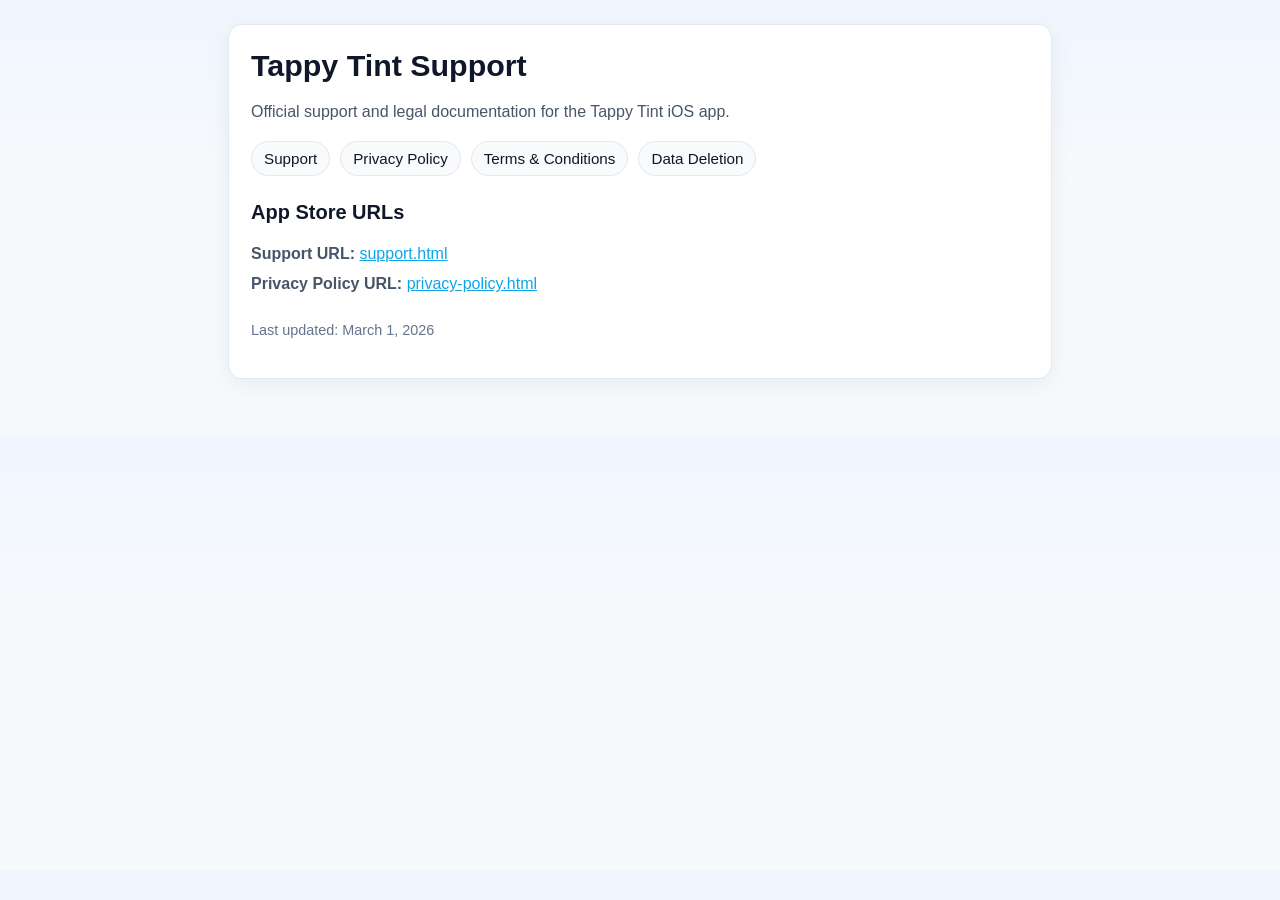
==== index.html @ f5965a6a "Create Apple-ready support and privacy docs site" ====
<!doctype html>
<html lang="en">
<head>
  <meta charset="utf-8" />
  <meta name="viewport" content="width=device-width, initial-scale=1" />
  <title>Tappy Tint Support</title>
  <link rel="stylesheet" href="styles.css" />
</head>
<body>
  <main class="container">
    <section class="card">
      <h1>Tappy Tint Support</h1>
      <p>Official support and legal documentation for the Tappy Tint iOS app.</p>

      <nav class="nav">
        <a href="support.html">Support</a>
        <a href="privacy-policy.html">Privacy Policy</a>
        <a href="terms-and-conditions.html">Terms & Conditions</a>
        <a href="data-deletion.html">Data Deletion</a>
      </nav>

      <h2>App Store URLs</h2>
      <ul class="kv">
        <li><strong>Support URL:</strong> <a href="support.html">support.html</a></li>
        <li><strong>Privacy Policy URL:</strong> <a href="privacy-policy.html">privacy-policy.html</a></li>
      </ul>

      <p class="footer">Last updated: March 1, 2026</p>
    </section>
  </main>
</body>
</html>
---- styles.css ----
:root {
  --bg: #f7fafc;
  --card: #ffffff;
  --text: #0f172a;
  --muted: #475569;
  --accent: #0ea5e9;
  --border: #e2e8f0;
}

* {
  box-sizing: border-box;
}

body {
  margin: 0;
  font-family: -apple-system, BlinkMacSystemFont, "Segoe UI", Roboto, Helvetica, Arial, sans-serif;
  color: var(--text);
  background: linear-gradient(180deg, #eff6ff 0%, var(--bg) 45%);
}

.container {
  max-width: 860px;
  margin: 0 auto;
  padding: 24px 18px 56px;
}

.card {
  background: var(--card);
  border: 1px solid var(--border);
  border-radius: 14px;
  padding: 22px;
  box-shadow: 0 6px 24px rgba(15, 23, 42, 0.06);
}

h1, h2, h3 {
  line-height: 1.2;
  margin-top: 0;
}

h1 {
  font-size: 1.9rem;
  margin-bottom: 10px;
}

h2 {
  margin-top: 24px;
  font-size: 1.25rem;
}

p, li {
  color: var(--muted);
  line-height: 1.6;
}

a {
  color: var(--accent);
}

.nav {
  display: flex;
  flex-wrap: wrap;
  gap: 10px;
  margin: 12px 0 18px;
}

.nav a {
  text-decoration: none;
  border: 1px solid var(--border);
  background: #f8fafc;
  border-radius: 999px;
  padding: 8px 12px;
  color: #0f172a;
  font-size: 0.95rem;
}

.kv {
  margin: 10px 0;
  padding: 0;
  list-style: none;
}

.kv li {
  margin: 5px 0;
}

.footer {
  margin-top: 22px;
  font-size: 0.9rem;
  color: #64748b;
}
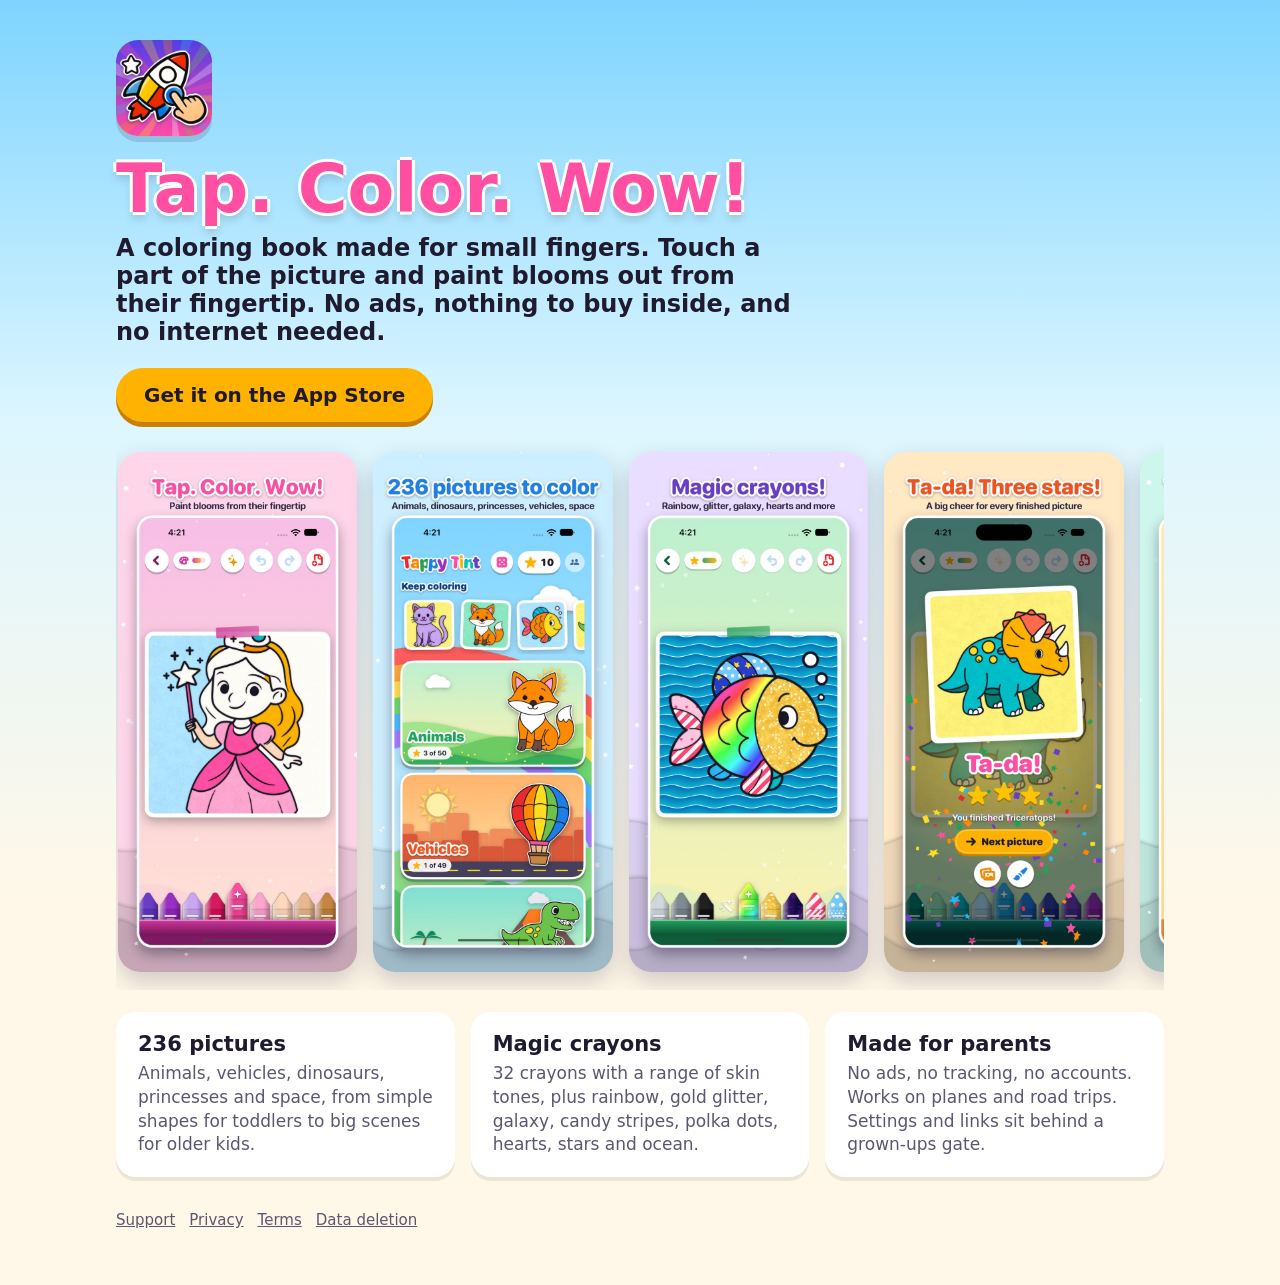
==== commit 281af60c: "Add a landing page for the 2.0 listing The docs index moves to docs.html. The privacy policy now say" ====
--- a/index.html
+++ b/index.html
@@ -1,32 +1,64 @@
 <!doctype html>
 <html lang="en">
 <head>
-  <meta charset="utf-8" />
-  <meta name="viewport" content="width=device-width, initial-scale=1" />
-  <title>Tappy Tint Support</title>
-  <link rel="stylesheet" href="styles.css" />
+  <meta charset="utf-8">
+  <meta name="viewport" content="width=device-width, initial-scale=1">
+  <title>Tappy Tint: a coloring book for small fingers</title>
+  <meta name="description" content="Tap, and color blooms across the page. 236 pictures, 32 crayons and 8 magic fills for iPhone and iPad. No ads, no in-app purchases, works offline.">
+  <meta property="og:title" content="Tappy Tint: Kids Coloring Book">
+  <meta property="og:description" content="236 tap-to-color pictures with magic crayons. No ads, no in-app purchases, works offline.">
+  <meta property="og:image" content="https://dimab0.github.io/TappyTint-support/img/share.jpg">
+  <meta name="twitter:card" content="summary_large_image">
+  <meta name="apple-itunes-app" content="app-id=6759538560">
+  <link rel="icon" href="img/icon.png">
+  <style>
+    :root { --ink:#1f1a2e; --soft:#5d5670; --sky:#cdefff; --pink:#ff4fa3; --gold:#ffb300; --lip:#c97f00; }
+    * { box-sizing:border-box; }
+    body { margin:0; font-family:ui-rounded,"SF Pro Rounded",system-ui,-apple-system,sans-serif; color:var(--ink);
+           background:linear-gradient(#7ed4ff,#ddf6ff 420px,#fff8e8 900px); }
+    main { max-width:1080px; margin:0 auto; padding:40px 16px 56px; }
+    .top { display:flex; align-items:center; gap:18px; flex-wrap:wrap; }
+    .top img { width:96px; height:96px; border-radius:22px; box-shadow:0 6px 0 rgba(0,0,0,.12); }
+    h1 { font-size:clamp(38px,7vw,68px); font-weight:900; margin:18px 0 6px; line-height:1.03; color:var(--pink);
+         -webkit-text-stroke:0; text-shadow:0 3px 0 #fff, 3px 0 0 #fff, -3px 0 0 #fff, 0 -3px 0 #fff, 0 6px 10px rgba(0,0,0,.18); }
+    .lede { font-size:clamp(19px,3vw,24px); max-width:680px; font-weight:600; margin:10px 0 22px; }
+    .btn { display:inline-block; background:var(--gold); color:var(--ink); font-weight:900; font-size:20px; padding:15px 28px;
+           border-radius:999px; text-decoration:none; box-shadow:0 5px 0 var(--lip); }
+    .btn:active { transform:translateY(3px); box-shadow:0 2px 0 var(--lip); }
+    .shots { display:flex; gap:16px; overflow-x:auto; padding:30px 2px 18px; scroll-snap-type:x mandatory; }
+    .shots img { height:520px; max-width:80vw; width:auto; border-radius:22px; box-shadow:0 10px 24px rgba(30,20,60,.2); scroll-snap-align:center; flex:none; }
+    .cards { display:grid; grid-template-columns:repeat(auto-fit,minmax(240px,1fr)); gap:16px; margin-top:22px; }
+    .card { background:#fff; border-radius:20px; padding:20px 22px; box-shadow:0 4px 0 rgba(0,0,0,.08); }
+    .card h2 { font-size:21px; margin:0 0 6px; font-weight:900; }
+    .card p { margin:0; color:var(--soft); font-size:17px; line-height:1.4; }
+    footer { margin-top:34px; color:var(--soft); font-size:15px; }
+    footer a { color:inherit; margin-right:14px; }
+    @media (max-width:520px) { .shots img { height:440px; } }
+  </style>
 </head>
 <body>
-  <main class="container">
-    <section class="card">
-      <h1>Tappy Tint Support</h1>
-      <p>Official support and legal documentation for the Tappy Tint iOS app.</p>
-
-      <nav class="nav">
-        <a href="support.html">Support</a>
-        <a href="privacy-policy.html">Privacy Policy</a>
-        <a href="terms-and-conditions.html">Terms & Conditions</a>
-        <a href="data-deletion.html">Data Deletion</a>
-      </nav>
-
-      <h2>App Store URLs</h2>
-      <ul class="kv">
-        <li><strong>Support URL:</strong> <a href="support.html">support.html</a></li>
-        <li><strong>Privacy Policy URL:</strong> <a href="privacy-policy.html">privacy-policy.html</a></li>
-      </ul>
-
-      <p class="footer">Last updated: March 1, 2026</p>
-    </section>
-  </main>
+<main>
+  <div class="top"><img src="img/icon.png" alt="Tappy Tint icon" width="96" height="96"></div>
+  <h1>Tap. Color. Wow!</h1>
+  <p class="lede">A coloring book made for small fingers. Touch a part of the picture and paint blooms out from their fingertip. No ads, nothing to buy inside, and no internet needed.</p>
+  <a class="btn" href="https://apps.apple.com/app/id6759538560">Get it on the App Store</a>
+  <div class="shots">
+    <img src="img/01-color.jpg" alt="A princess being colored in pink" loading="lazy">
+    <img src="img/02-worlds.jpg" alt="Five paper worlds of pictures" loading="lazy">
+    <img src="img/03-magic.jpg" alt="A fish filled with rainbow, glitter and ocean waves" loading="lazy">
+    <img src="img/04-tada.jpg" alt="A finished triceratops with three stars" loading="lazy">
+    <img src="img/05-wall.jpg" alt="The Art Wall of finished pictures" loading="lazy">
+    <img src="img/06-pictures.jpg" alt="Dinosaur pictures from easy to detailed" loading="lazy">
+    <img src="img/07-grownups.jpg" alt="The grown-ups area" loading="lazy">
+  </div>
+  <div class="cards">
+    <div class="card"><h2>236 pictures</h2><p>Animals, vehicles, dinosaurs, princesses and space, from simple shapes for toddlers to big scenes for older kids.</p></div>
+    <div class="card"><h2>Magic crayons</h2><p>32 crayons with a range of skin tones, plus rainbow, gold glitter, galaxy, candy stripes, polka dots, hearts, stars and ocean.</p></div>
+    <div class="card"><h2>Made for parents</h2><p>No ads, no tracking, no accounts. Works on planes and road trips. Settings and links sit behind a grown-ups gate.</p></div>
+  </div>
+  <footer>
+    <a href="support.html">Support</a><a href="privacy-policy.html">Privacy</a><a href="terms-and-conditions.html">Terms</a><a href="data-deletion.html">Data deletion</a>
+  </footer>
+</main>
 </body>
 </html>
